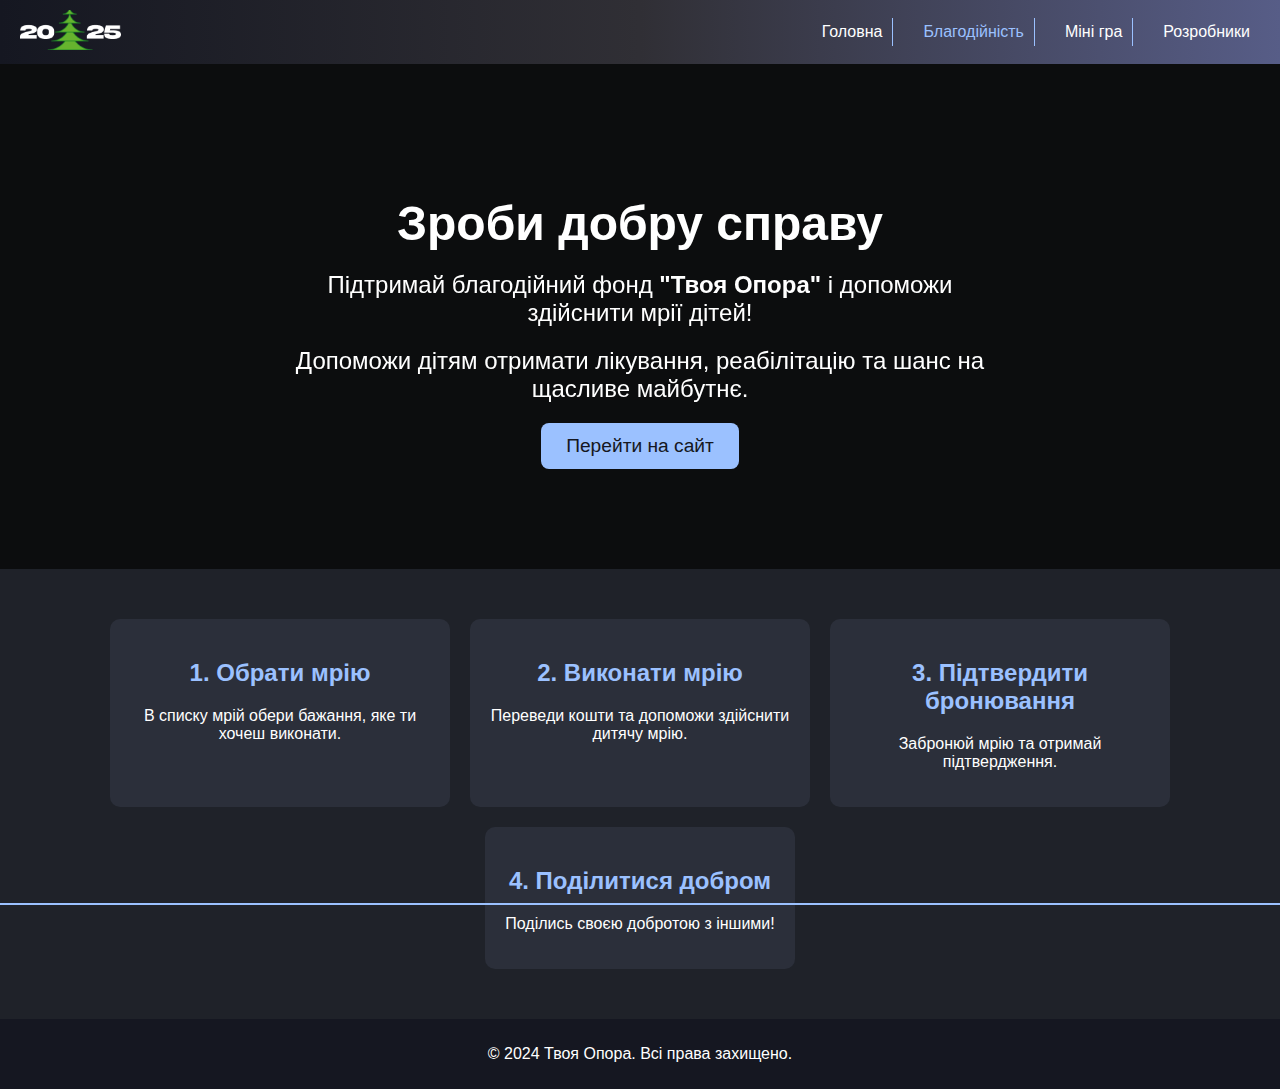
==== Component/charity.html @ 3d7ced03 "Initial commit" ====
<!DOCTYPE html>
<html lang="uk">
<head>
    <meta charset="UTF-8">
    <meta name="viewport" content="width=device-width, initial-scale=1.0">
    <title>Благодійність - Твоя Опора</title>
    <link rel="stylesheet" href="./css/charity.css">

</head>
<body>
    <header>
        <div class="logo">
            <img src="/img/a.png" alt="Logo">
        </div>
        <nav>
            <a href="/index.html" class="link">Головна</a>
            <a href="#" class="link active">Благодійність</a>
            <a href="./new-year-toys-game/src/game.html" class="link">Міні гра</a>
            <a href="./dev.html" class="link">Розробники</a>
        </nav>
        <div class="burger-menu">
            <span></span>
            <span></span>
            <span></span>
        </div>
        <div class="mobile-menu">
            <div class="links">
                <a href="../index.html" class="link active">Головна</a>
                <a href="#" class="link">Благодійність</a>
                <a href="./new-year-toys-game/src/game.html" class="link">Міні гра</a>
                <a href="./dev.html" class="link">Розробники</a>
            </div>
        </div>
    </header>

    <main>
        <section class="charity-hero">
            <h1>Зроби добру справу</h1>
            <p>Підтримай благодійний фонд <strong>"Твоя Опора"</strong> і допоможи здійснити мрії дітей!</p>
            <p>Допоможи дітям отримати лікування, реабілітацію та шанс на щасливе майбутнє.</p>
            <a href="https://tvoya-opora.org" class="btn">Перейти на сайт</a>
        </section>

        <section class="steps" id="steps">
            <div class="step">
                <h2>1. Обрати мрію</h2>
                <p>В списку мрій обери бажання, яке ти хочеш виконати.</p>
            </div>
            <div class="step">
                <h2>2. Виконати мрію</h2>
                <p>Переведи кошти та допоможи здійснити дитячу мрію.</p>
            </div>
            <div class="step">
                <h2>3. Підтвердити бронювання</h2>
                <p>Забронюй мрію та отримай підтвердження.</p>
            </div>
            <div class="step">
                <h2>4. Поділитися добром</h2>
                <p>Поділись своєю добротою з іншими!</p>
            </div>
        </section>
    </main>

    <footer>
        <p>&copy; 2024 Твоя Опора. Всі права захищено.</p>
    </footer>
    <script src="../main.js"></script>
</body>
</html>
---- Component/css/charity.css ----
body {
    margin: 0;
    font-family: Arial, sans-serif;
    background-color: #191A1C;
    color: #fff;
}
.link.active::after {
    content: '';
    position: absolute;
    bottom: -5px;
    left: -2px;
    right: 0;
    height: 2px;
    background: #9bc1ff;
}
header {
    display: flex;
    justify-content: space-between;
    align-items: center;
    padding: 10px 20px;
    background: linear-gradient(90deg, #151721, #302F35, #575D87);
}

.logo img {
    height: 40px;
}

nav {
    display: flex;
    gap: 20px;
}

.link {
    color: white;
    text-decoration: none;
    padding: 5px 10px;
    border-right: 1px solid #9bc1ff;
}

.link:last-child {
    border-right: none;
}

.link.active, .link:hover {
    color: #9bc1ff;
}

.charity-hero {
    text-align: center;
    padding: 100px 20px;
    background: url('/img/hny.png') no-repeat center center;
    background-size: cover;
    position: relative; /* Для коректного позиціонування псевдоелемента */
    color: #fff;
}

.charity-hero::before {
    content: '';
    position: absolute;
    top: 0;
    left: 0;
    width: 100%;
    height: 100%;
    backdrop-filter: blur(1px); /* Ступінь розмиття фону */
    background-color: rgba(0, 0, 0, 0.5); /* Темний напівпрозорий колір */
    z-index: 1; /* Псевдоелемент за текстом */
}

.charity-hero h1,
.charity-hero p,
.charity-hero .btn {
    position: relative; /* Щоб текст і кнопка були над розмиттям */
    z-index: 2;
}

.charity-hero h1 {
    font-size: 3em;
    margin-bottom: 20px;
}

.charity-hero p {
    font-size: 1.5em;
    max-width: 700px;
    margin: 0 auto 20px;
}

.btn {
    display: inline-block;
    padding: 12px 25px;
    background-color: #9bc1ff;
    color: #151721;
    text-decoration: none;
    border-radius: 8px;
    font-size: 1.2em;
}

.steps {
    display: flex;
    flex-wrap: wrap;
    justify-content: center;
    gap: 20px;
    padding: 50px 20px;
    background-color: #1f2229;
}

.step {
    background: #2b2f3a;
    padding: 20px;
    border-radius: 10px;
    max-width: 300px;
    text-align: center;
}

.step h2 {
    color: #9bc1ff;
}

footer {
    text-align: center;
    padding: 10px;
    background-color: #151721;
}

.burger-menu {
    display: none;
    cursor: pointer;
    z-index: 1001;
}

.burger-menu span {
    display: block;
    width: 25px;
    height: 3px;
    background-color: white;
    margin: 5px 0;
    transition: 0.4s;
}

.mobile-menu {
    display: none;
    position: fixed;
    top: 0;
    left: 0;
    width: 100%;
    height: 100vh;
    background: rgba(21, 23, 33, 0.98);
    z-index: 1000;
    padding-top: 60px;
}

/* Update mobile styles */
@media (max-width: 768px) {
    .burger-menu {
        display: block;
        position: absolute;
        right: 20px;
        top: 15px;
    }

    .row {
        display: none;
    }

    .mobile-menu.active {
        display: block;
    }

    .burger-menu.active span:nth-child(1) {
        transform: rotate(-45deg) translate(-5px, 6px);
    }

    .burger-menu.active span:nth-child(2) {
        opacity: 0;
    }

    .burger-menu.active span:nth-child(3) {
        transform: rotate(45deg) translate(-5px, -6px);
    }

    .mobile-menu .links {
        display: flex;
        flex-direction: column;
        align-items: center;
        gap: 20px;
    }

    .mobile-menu .link {
        font-size: 18px;
        padding: 10px 0;
        width: 100%;
        text-align: center;
        border: none;
    }
    nav  {
        display: none;
    }
  
}
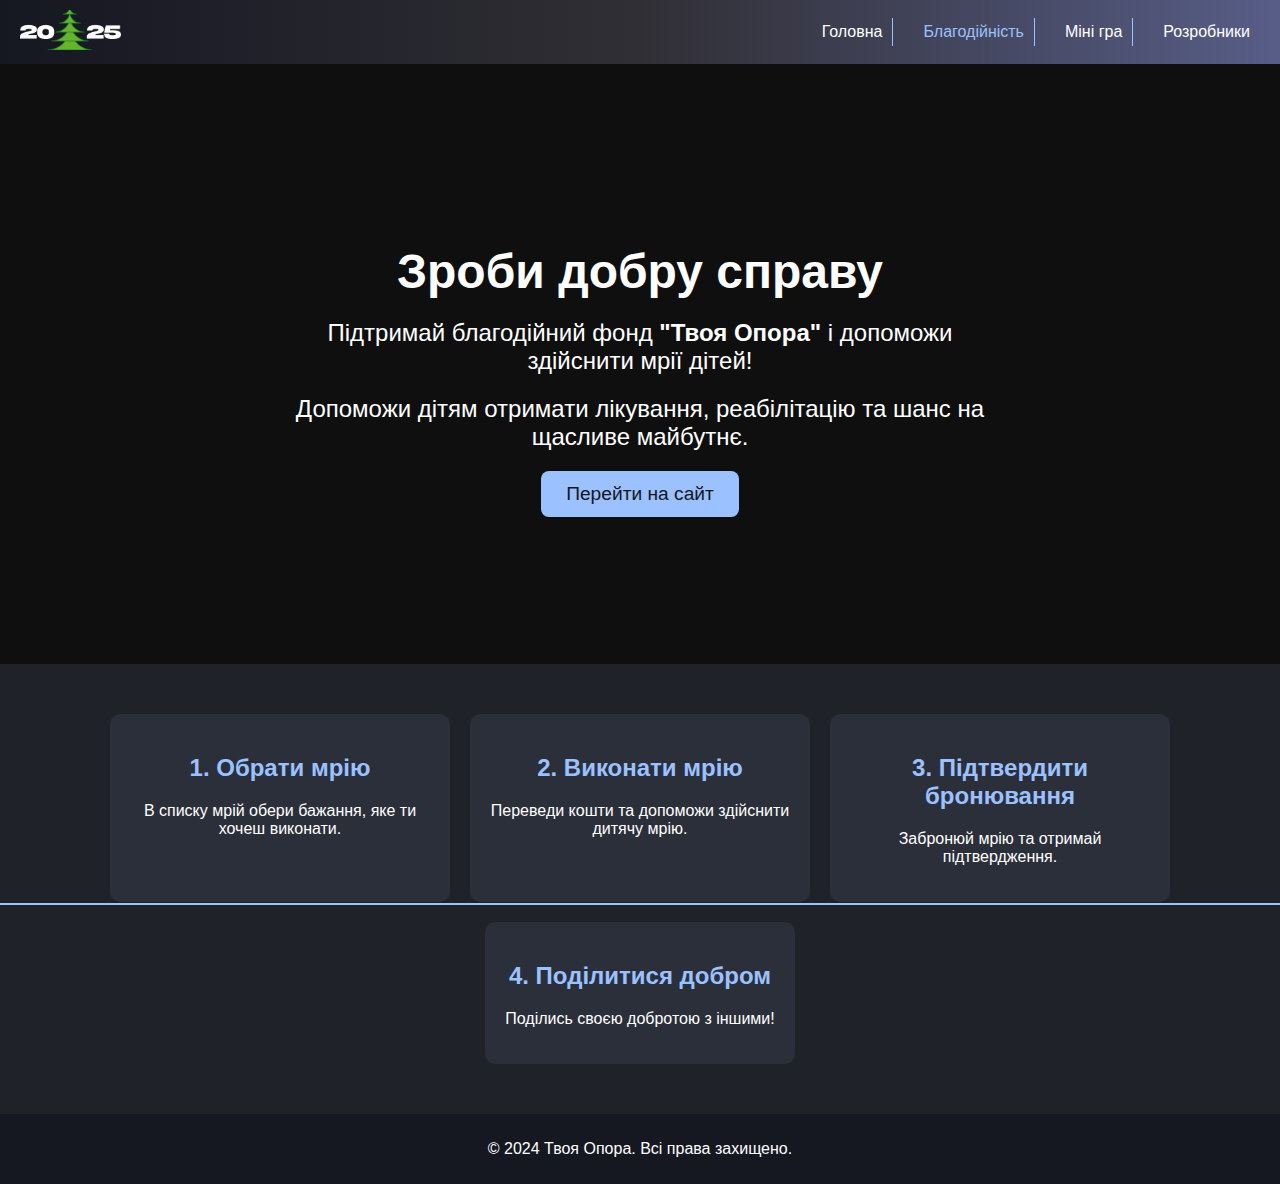
==== commit efb54a5d: "blur" ====
--- a/Component/charity.html
+++ b/Component/charity.html
@@ -35,10 +35,14 @@
 
     <main>
         <section class="charity-hero">
-            <h1>Зроби добру справу</h1>
-            <p>Підтримай благодійний фонд <strong>"Твоя Опора"</strong> і допоможи здійснити мрії дітей!</p>
-            <p>Допоможи дітям отримати лікування, реабілітацію та шанс на щасливе майбутнє.</p>
-            <a href="https://tvoya-opora.org" class="btn">Перейти на сайт</a>
+            <div class="charity-hero-bg"></div>
+            <div class="charity-hero-overlay"></div>
+            <div class="charity-hero-content">
+                <h1>Зроби добру справу</h1>
+                <p>Підтримай благодійний фонд <strong>"Твоя Опора"</strong> і допоможи здійснити мрії дітей!</p>
+                <p>Допоможи дітям отримати лікування, реабілітацію та шанс на щасливе майбутнє.</p>
+                <a href="https://tvoya-opora.org" class="btn">Перейти на сайт</a>
+            </div>
         </section>
 
         <section class="steps" id="steps">
--- a/Component/css/charity.css
+++ b/Component/css/charity.css
@@ -46,24 +46,44 @@
 }
 
 .charity-hero {
+    position: relative;
     text-align: center;
     padding: 100px 20px;
+    color: #fff;
+    min-height: 400px;
+    display: flex;
+    align-items: center;
+    justify-content: center;
+    overflow: hidden;
+}
+
+.charity-hero-bg {
+    position: absolute;
+    top: -20px;
+    left: -20px;
+    right: -20px;
+    bottom: -20px;
     background: url('/img/hny.png') no-repeat center center;
     background-size: cover;
-    position: relative; /* Для коректного позиціонування псевдоелемента */
-    color: #fff;
-}
-
-.charity-hero::before {
-    content: '';
+    filter: blur(5px);
+    z-index: 1;
+}
+
+.charity-hero-overlay {
     position: absolute;
     top: 0;
     left: 0;
-    width: 100%;
-    height: 100%;
-    backdrop-filter: blur(1px); /* Ступінь розмиття фону */
-    background-color: rgba(0, 0, 0, 0.5); /* Темний напівпрозорий колір */
-    z-index: 1; /* Псевдоелемент за текстом */
+    right: 0;
+    bottom: 0;
+    background: rgba(0, 0, 0, 0.4);
+    z-index: 2;
+}
+
+.charity-hero-content {
+    position: relative;
+    z-index: 3;
+    max-width: 800px;
+    margin: 0 auto;
 }
 
 .charity-hero h1,
